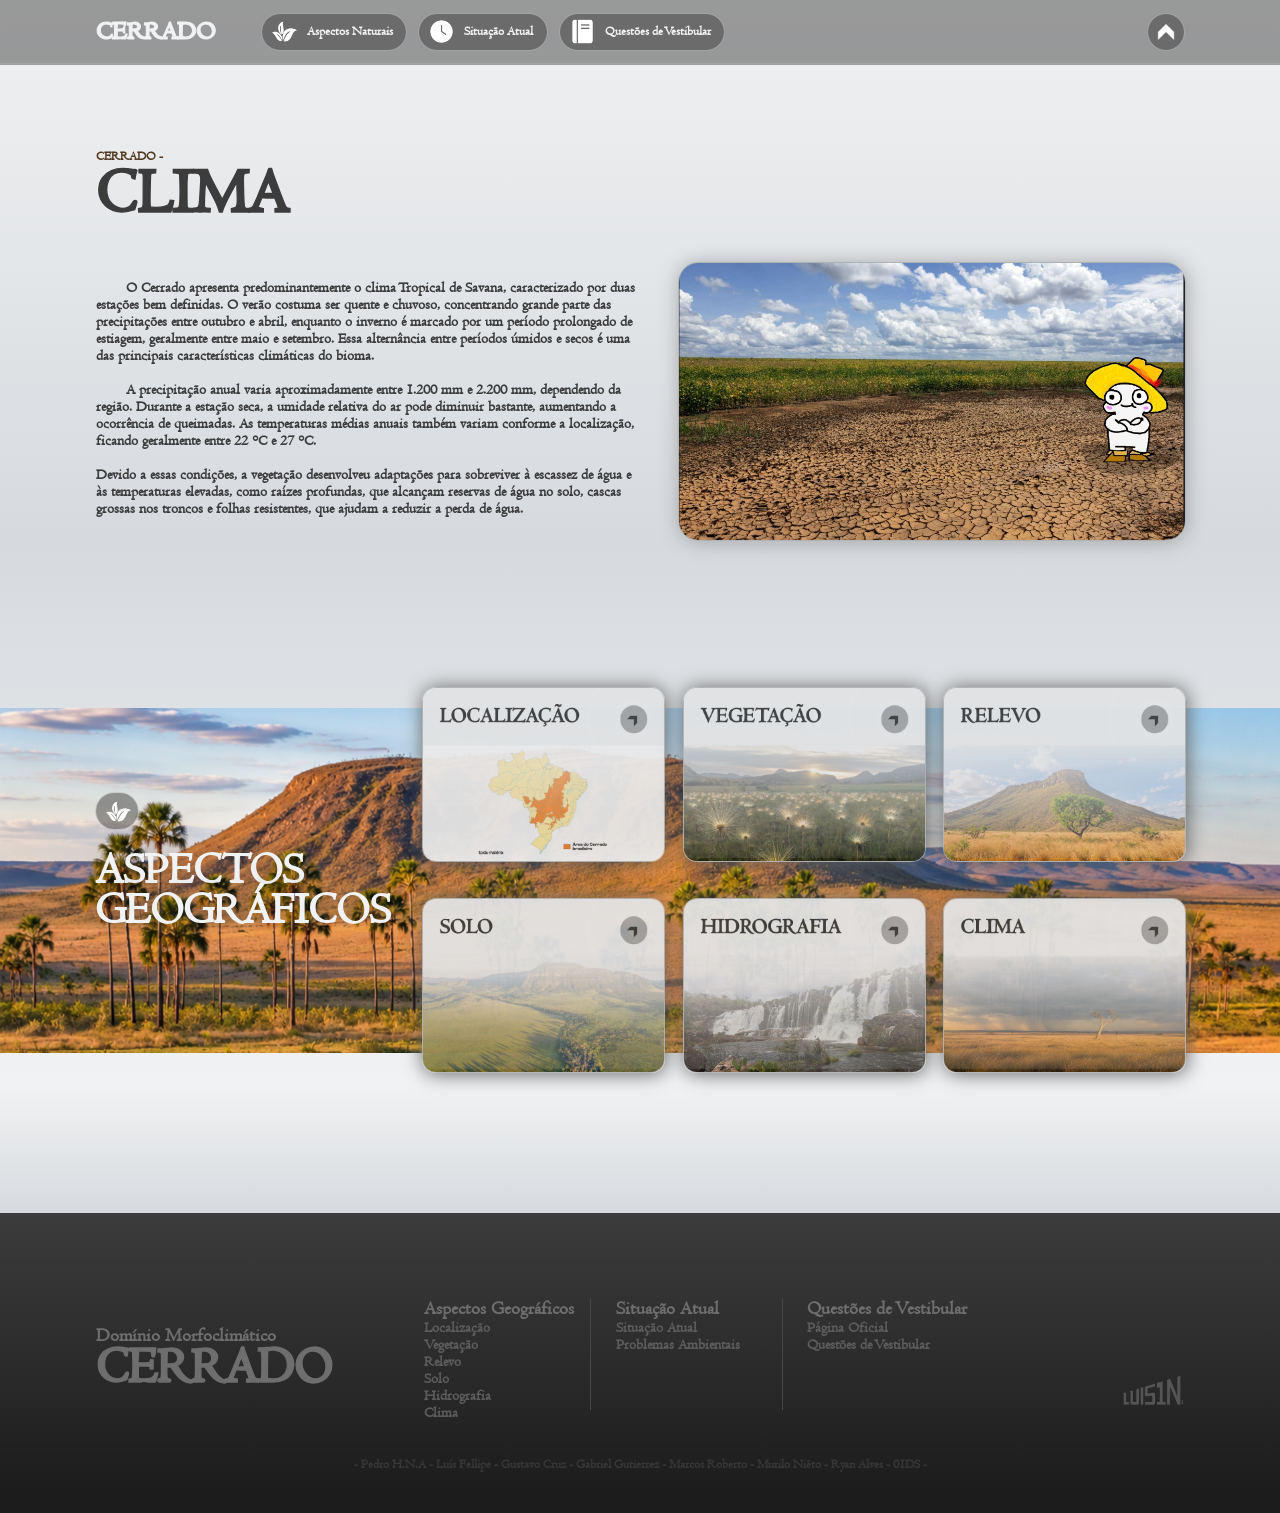
==== clima.html @ 28ba9498 "Add files via upload" ====
<!DOCTYPE html>
<html lang="pt-br">
<head>
    <meta charset="UTF-8">
    <meta name="viewport" content="width=device-width, initial-scale=1.0">
    <title>Clima CERRADO - Domínio Morfoclimático</title>
    <link rel="icon" href="img/C.png">
    <link rel="stylesheet" href="style.css">
<style>
</style>
</head>
<body>

    <!-- navbar -->
    <div class="navbar" style="margin-top: 2vh;">
        <div class="navbar2">
            <div class="conjunto-navdiv">
                <div class="navdiv">
                    <a href="index.html#inicio" class="titulo" > CERRADO </a>
                </div>
                <div class="navdiv2">
                    <!-- Aspectos Naturais -->
                    <a href="#an" class="link">
                        <div class="linkdimg">
                            <img src="img/AN.png" class="linkimg">
                        </div>
                        <div class="linkdtext">
                            <p class="linkp"> Aspectos Naturais&emsp;</p>
                        </div>
                    </a>
                </div>
                <div class="navdiv2">
                    <!-- Situação atual -->
                    <a href="index.html#sa" class="link">
                        <div class="linkdimg">
                            <img src="img/SA.png" class="linkimg">
                        </div>
                        <div class="linkdtext">
                            <p class="linkp"> Situação Atual&emsp;</p>
                        </div>
                    </a>
                </div>
                <div class="navdiv2">
                    <!-- Questões vestibular -->
                    <a href="index.html#qv" class="link">
                        <div class="linkdimg">
                            <img src="img/QV.png" class="linkimg">
                        </div>
                        <div class="linkdtext">
                            <p class="linkp"> Questões de Vestibular&emsp;</p>
                        </div>
                    </a>
                </div>
            </div>
            <div class="navdiv2-5">
                <!-- Botão de Voltar pra cima -->
                <div class="link2">
                    <a href="#inicio" class="linkdimg2">
                        <img src="img/Arrow.png" class="linkimg2">
                    </a>
                 </div>
            </div>    
        </div>
    </div>
<div class="content0">
<!-- Introdução ao Cerrado -->
<a name="ic"></a>
    <div class="content1" style="margin-top: 0vw; margin-top: -2vh;">
        <div class="introdiv">
            <div class="introdiv1">
                <div class="introdiv1-1">
                    <p class="subt">CERRADO -</p>
                    <p class="t">CLIMA</p>
                </div>
                <div class="introdiv1-2">
                    <p class="p">&emsp;&emsp;O Cerrado apresenta predominantemente o clima Tropical de Savana, caracterizado por duas estações bem definidas. O verão costuma ser quente e chuvoso, concentrando grande parte das precipitações entre outubro e abril, enquanto o inverno é marcado por um período prolongado de estiagem, geralmente entre maio e setembro. Essa alternância entre períodos úmidos e secos é uma das principais características climáticas do bioma.<br><br>&emsp;&emsp;A precipitação anual varia aproximadamente entre 1.200 mm e 2.200 mm, dependendo da região. Durante a estação seca, a umidade relativa do ar pode diminuir bastante, aumentando a ocorrência de queimadas. As temperaturas médias anuais também variam conforme a localização, ficando geralmente entre 22 °C e 27 °C.<br><br>Devido a essas condições, a vegetação desenvolveu adaptações para sobreviver à escassez de água e às temperaturas elevadas, como raízes profundas, que alcançam reservas de água no solo, cascas grossas nos troncos e folhas resistentes, que ajudam a reduzir a perda de água.</p>
                </div>
            </div>
            <div class="introdiv2">
                <img src="img/clima.jpeg" class="caninde" style="margin-top: 14vh">
            </div>
        </div>
    </div>

<!-- Links -->
<a name="an"></a>
    <div class="content2">
        <img src="img/banner2.png" class="banner2">
        <div class="crd-principal">
            <div class="crd-principal2">
                <div class="crd-esq">
                    <div class="crd-esq1">
                        <div class="crd-esq2">
                            <div class="crd-botom">
                                <div class="linkdimg">
                                    <img src="img/AN.png" class="linkimg">
                                </div>
                            </div>
                        </div>
                        <div class="crd-esq3">
                            <p class="t-crd">
                                ASPECTOS<br>
                                GEOGRÁFICOS
                            </p>
                        </div>
                    </div>
                </div>
                <div class="crd-dir">
                    <div class="crd-dir1">
                        <a href="localizacao.html" class="crd-dir-div">
                            <img src="img/divlocalizacao.png" class="crd-img">
                        </a>
                        <a href="vegetacao.html" class="crd-dir-div">
                            <img src="img/divvegetacao.png" class="crd-img">
                        </a>
                        <a href="relevo.html" class="crd-dir-div">
                            <img src="img/divrelevo.png" class="crd-img">
                        </a>
                    </div>
                    <div class="crd-dir2">
                        <a href="solo.html" class="crd-dir-div">
                            <img src="img/divsolo.png" class="crd-img">
                        </a>
                        <a href="hidrografia.html" class="crd-dir-div">
                            <img src="img/divhidrografia.png" class="crd-img">
                        </a>
                        <div class="crd-dir-div">
                            <img src="img/divclima.png" class="crd-img-selec">
                        </div>
                    </div>
                </div>
            </div>
        </div>
    </div>
<!-- Espaçamento -->
    <div style="
    background-image: linear-gradient( 180deg, #f1f2f3, #d6dade);
    height: 10vw;
    width: 100%;
    ">

    </div>
<!-- Rodapé -->
    <div class="rodape">
        <div class="rodape-div">
            <div class="rodape-divsoes">
                <p class="p-rod">
                    Domínio Morfoclimático
                </p>
                <p class="t-rod">
                    CERRADO
                </p>
            </div>
            <div class="rodape-divsoes2">
                <div class="rodape-divsoes2-5">
                    <a href="index.html#an" class="pt-rod">Aspectos Geográficos</a>
                    <a href="localizacao.html" class="pt-rod2">Localização</a>
                    <a href="vegetacao.html" class="pt-rod2">Vegetação</a>
                    <a href="relevo.html" class="pt-rod2">Relevo</a>
                    <a href="solo.html" class="pt-rod2">Solo</a>
                    <a href="hidrografia.html" class="pt-rod2">Hidrografia</a>
                    <a href="clima.html" class="pt-rod2">Clima</a>
                </div>
            </div>
            <div class="rodape-divsoes2">
                <div class="rodape-divsoes2-5">
                    <p class="pt-rod">Situação Atual</p>
                    <a href="index.html#sa" class="pt-rod2" style="margin-top: -1.5vw;">Situação Atual</a>
                    <a href="index.html#pa" class="pt-rod2">Problemas Ambientais</a>
                </div>
            </div>
            <div class="rodape-divsoes2">
                <div class="rodape-divsoes2-5" style="border-right: 1px solid #00000000;">
                    <a href="index.html#qv" class="pt-rod">Questões de Vestibular</a>
                    <a href="https://www.infoescola.com/geografia/cerrados/exercicios/" target="_blank" class="pt-rod2">Página Oficial</a>
                    <a href="questoes.html" class="pt-rod2">Questões de Vestibular</a>
                </div>
            </div>
            <div class="rodape-divsoes2">
                <div class="rodape-divsoes2-5" style="justify-content: flex-end; border-right: 1px solid #00000000;">
                    <a href="https://github.com/wxluiS1n" target="_blank"><img src="img/ls1n.png" class="ls1n"></a>
                </div>
            </div>
        </div>
    </div>
    <center>
        <p class="p-rod" style="margin-top: -3vw; font-size: 1vw; color: #363636">
            - Pedro H.N.A - Luís Fellipe - Gustavo Cruz - Gabriel Gutierrez - Marcos Roberto - Murilo Niêto - Ryan Alves - 01DS -
        </p>
    </center>
</div>
</body>
</html>
---- style.css ----
/* CSS externo só pra n me baterem msm, prefiro o INLINE KAKAKDAKJWIAJWAIFHAWIFA */

@font-face {
  font-family: 'centaur';
  src:
   url('centaur.ttf') format('OpenType');
  font-weight: normal;
  font-style: normal;
}

html {
    scroll-behavior: smooth;
}

body {
    margin: 0;
    padding: 0;
    box-sizing:border-box;
    overflow-x: hidden;
    background-color: #1c1c1c;
}

a {
    text-decoration: none;
}


.navbar {
    background-color: #3c3c3c7c;
    width: 100%;
    height: 7vh;
    display: flex;
    justify-content: center;
    border-bottom: 2px solid #b1b2b370;
    position: fixed;
    /*thx camille */
    backdrop-filter: blur(2.5px);
    -webkit-backdrop-filter: blur(2.5px);
    z-index: 999;
}

.navbar2 {
    background-color:#00000000;
    width: 85%;
    height: 7vh;
    display: flex;
    gap: .5vw;
    justify-content: space-between;
}

.conjunto-navdiv {
    display: flex;
    justify-content: space-between;
    gap: 1vw;
}

.navdiv {
    background-color:#00000000;
    width: 12vw;
    height: 7vh;
    display: flex;
    flex-direction: column;
    justify-content: center;
}

.navdiv2 {
    background-color:#00000000;
    min-width: 10vw;
    max-width: max-content;
    height: 7vh;
    display: flex;
    flex-direction: column;
    justify-content: center;
}

.navdiv2-5 {
    background-color:#00000000;
    min-width: 4vw;
    max-width: max-content;
    height: 7vh;
    display: flex;
    flex-direction: column;
    justify-content: center;
}

.titulo {
    font-family: centaur;
    font-size: 2vw;
    color: #f1f2f3;
    font-weight: bold;
    transition: ease 0.2s;
    -webkit-text-stroke: 0.08vw #f1f2f3;
}

.titulo:hover {
    transform: scale(1.02);
}

.link {
    background-color: #3c3c3c7c;
    outline: 1px solid #b1b2b370;
    border-radius: 20px;
    height: 4vh;
    width: 100%;
    display: flex;
    overflow: hidden;
    transition: ease 0.2s;
}

.link:hover {
    transform: scale(1.02);
    background-color: #3c3c3cb2;
}

.link2 {
    background-color: #3c3c3c7c;
    outline: 1px solid #b1b2b370;
    border-radius: 20px;
    height: 4vh;
    width: 4vh;
    display: flex;
    overflow: hidden;
    transition: ease 0.2s;
    margin-left: 3vh
}

.link2:hover {
    transform: scale(1.02);
    background-color: #3c3c3cb2;
}

.linkdimg {
    background-color: #00000000;
    height: 4vh;
    width: 5vh;
    display: flex;
    flex-direction: column;
    justify-content: center;
}

.linkdimg2 {
    background-color: #00000000;
    height: 4vh;
    width: 4vh;
    display: flex;
    flex-direction: column;
    justify-content: center;
}

.linkdtext {
    height: 4vh;
    width: calc(100% - 5vh);
    background-color: #00000000;
    display: flex;
    flex-direction: column;
    justify-content: center;
}

.linkimg {
    width: 3vh;
    height: 3vh;
    margin-left: 1vh;
}

.linkimg2 {
    width: 2vh;
    height: 2vh;
    margin-left: 1vh;
}

.linkp {
    font-family: centaur;
    font-weight: bolder;
    color: #f1f2f3;
    font-size: 1vw;
    line-height: 1;
}

.banner {
    width: 100%;
    height: auto;

}

.content {
    display: flex;
    justify-content: center;
    width: 100vw;
    height: auto;
}

.govbrdiv {
    background-color: #00000000;
    width: 85%;
    height: 6vw;
    margin-top: -7vw;
    display: flex;
    justify-content: space-between;

}

.govbr {
    background-image: linear-gradient( 180deg, #654727, #523a21);
    width: 30vw;
    height: 4vw;
    border-radius: 100px;
    display: flex;
    justify-content: space-between;
    transition: ease 0.2s;
}

.govbr:hover {
    background-image: linear-gradient( 180deg, #5a3f22, #523a21);
    transform: scale(1.01);
}

.divp-govbr {
    font-family: centaur;
    font-weight: bolder;
    color: #f1f2f3;
    font-size: 1.5vw;
    line-height: 1;
    margin-left: 2vw;
}

.divp-govbr2 {
    font-family: centaur;
    font-weight: bolder;
    color: #f1f2f3;
    font-size: 1vw;
    line-height: 1;
    margin-left: 2vw;
}


.govbr-enter {
    width: 1.5vw;
    height: 1.5vw;
    margin-right: 1.5vw;
    margin-top: 1.25vw;
}

.content0 {
    background-color: #00000000;
    width: 100vw;
    height: 100vw;
    
}

.content1 {
    background-image: linear-gradient( 180deg, #f1f2f3, #d6dade);
    display: flex;
    justify-content: center;
    width: 100vw;
    min-height: 30vw;
    max-height: max-content;
    margin-top: -8vh;
}

.introdiv {
    background-color: #00000000;
    width: 85%;
    min-height: 40vh;
    max-height: max-content;
    display: flex;
    margin-top: 12vw;
}

.introdiv1 {
    background-color: #00000000;
    width: 50%;
    height: 100%;
}

.introdiv1-1 {
    background-color: #00000000;
    width: 100%;
    height: 10vw;
    display: flex;
    flex-direction: column;

}

.introdiv1-2 {
    background-color: #00000000;
    width: 100%;
    min-height: 30vh;
    max-height: max-content;
    display: flex;
    margin-right: 1vw;
}

.introdiv2 {
    background-color: #00000000;
    width: 50%;
    height: 100%;
    display: flex;
    flex-direction: column;
    justify-content: center;
}

.subt {
    font-family: centaur;
    font-weight: bolder;
    color: #523a21;
    font-size: 1vw;
    
}

.t {
    font-family: centaur;
    font-weight: bolder;
    color: #3c3c3c;
    font-size: 5vw;
    margin-top: -1.5vw;
    -webkit-text-stroke: 0.1vw #3c3c3c;
}

.p {
    font-family: centaur;
    font-weight: bold;
    color: #3c3c3c;
    font-size: 1.2vw;
}

.caninde {
    width: calc(100% - 3vw);
    margin-left: 3vw;
    margin-top: 2vh;
    height: auto;
    border-radius: 20px;
    border: 1px solid #b1b2b3;
    box-shadow: 1px 1px 20px #a5a6a7;
}

.banner2 {
    width: 100vw;
    height: 27vw;
    margin-top: 13vw;

}

.content2 {
    background-image: linear-gradient( 0deg, #f1f2f3, #d6dade);
    display: flex;
    flex-direction: column;
    width: 100vw;
    min-height: 20vh;
    max-height: max-content;

}

.crd-principal {
    background-color: #00000000;
    width: 100vw;
    height: 32vw;
    margin-top: -29.5vw;
    display: flex;
    justify-content: center;
}

.crd-principal2 {
    background-color: #00000000;
    width: 85%;
    height: 32vw;
    display: flex;
}

.crd-esq {
    background-color: #00000000;
    width: 30%;
    height: 32vw;
    display: flex;
    flex-direction: column;
    justify-content: center;
}

.crd-esq1 {
    background-color: #00000000;
    width: 100%;
    height: 20vw;
    display: flex;
    flex-direction: column;
    justify-content: center;
}

.crd-esq2 {
    background-color: #00000000;
    width: 100%;
    height: 6vw;
    display: flex;
    flex-direction: column;
    justify-content: flex-end;
}

.crd-esq3 {
    background-color: #00000000;
    width: 100%;
    height: 14vw;
    display: flex;
    flex-direction: column;
    justify-content: center;
}

.crd-botom {
    background-color: #3c3c3c7c;
    outline: 1px solid #b1b2b370;
    border-radius: 20px;
    height: 4vh;
    width: 4.7vh;
    display: flex;
    overflow: hidden;
    transition: ease 0.2s;
}

.crd-dir {
    background-color: #00000000;
    width: 70%;
    height: 32vw;
    display: flex;
    flex-direction: column;
    justify-content: center;
    gap: 1vw;
}

.crd-dir1 {
    background-color: #00000000;
    width: 100%;
    height: 16vw;
    display: flex;
    justify-content: center;
    gap: 1.5vw;
}

.crd-dir2 {
    background-color: #00000000;
    width: 100%;
    height: 16vw;
    display: flex;
    justify-content: center;
    gap: 1.5vw;
}

.crd-dir-div {
    background-color: #00000000;
    width: 33%;
    height: 15.5vw;
    display: flex;
    flex-direction: column;
    justify-content: center;
}

.crd-img {
    width: 100%;
    height: 13.5vw;
    border-radius: 1.5vh;
    border: 0.15vw solid #b1b2b3;
    transition: ease 0.2s;
    filter: opacity(0.95);
    box-shadow: 1px 1px 20px #5c5c5c;

}

.crd-img-selec {
    width: 100%;
    height: 13.5vw;
    border-radius: 1.5vh;
    border: 0.15vw solid #b1b2b3;
    transition: ease 0.2s;
    filter: opacity(0.95);
    box-shadow: 1px 1px 20px #5c5c5c;

}

.crd-img:hover {
    transform: scale(1.01);
    filter: opacity(1)
}

.t-crd {
    font-family: centaur;
    color: #f1f2f3;
    font-size: 3.5vw;
    margin-top: -1vw;
    -webkit-text-stroke: 0.15vw #f1f2f3;
    line-height: 0.9;
    text-shadow: 1px 1px 20px #3c3c3c;
}

.situa-img {
    width: calc(100% - 3vw);
    margin-top: 6vh;
    height: auto;
    border-radius: 20px;
    border: 1px solid #b1b2b3;
    box-shadow: 1px 1px 20px #a5a6a7;
}

.content3 {
    background-image: linear-gradient( 180deg, #f1f2f3, #d6dade);
    display: flex;
    justify-content: center;
    width: 100vw;
    min-height: 30vw;
    max-height: max-content;
    margin-top: -2vw;
}

.content3-5 {
    background-image: linear-gradient( 0deg, #f1f2f3, #d6dade);
    display: flex;
    justify-content: center;
    width: 100vw;
    min-height: 20vw;
    max-height: max-content;
    margin-top: -2vw;
}

.quadro {
    background-color: #e2e3e4;
    width: 85%;
    height: 10vw;
    margin-top: 5vw;
    border-radius: 20px;
    border: 1.5px solid #b1b2b3;
    display: flex;
    justify-content: center;
    gap: 0.1vw;
}

.quadro2 {
    background-color: #00000000;
    height: 10vw;
    width: 32%;
    display: flex;
    flex-direction: column;
    justify-content: center;
}

.quadro2-5 {
    background-color: #00000000;
    height: 6vw;
    width: 100%;
    display: flex;
    flex-direction: column;
    justify-content: center;
    border-right: 1.5px solid #b1b2b3;

}

.p-quadro {
    font-family: centaur;
    font-weight: bold;
    color: #3c3c3c;
    font-size: 3vw;
    -webkit-text-stroke: 0.07vw #3c3c3c;
    text-align: center;
    margin-top: 1.5vw
}

.p-quadro2 {
    font-family: centaur;
    font-weight: bold;
    color: #3c3c3c;
    font-size: 1.2vw;
    text-align: center;
    margin-top: -3vw;
    line-height: 0.9;
    padding-left: 2vw;
    padding-right: 2vw;
}

.content4 {
    background-image: linear-gradient( 180deg, #f1f2f3, #d6dade);
    display: flex;
    justify-content: center;
    width: 100vw;
    min-height: 30vw;
    max-height: max-content;
}

.content4-5 {
    background-image: linear-gradient( 180deg, #d6dade, #caced1);
    display: flex;
    justify-content: center;
    width: 100vw;
    min-height: 20vw;
    max-height: max-content;
    margin-top: -2vw;
}

.prob-img {
    width: calc(100% - 3vw);
    margin-left: 3vw;
    margin-top: 12vh;
    height: auto;
    border-radius: 20px;
    border: 1px solid #b1b2b3;
    box-shadow: 1px 1px 20px #a5a6a7;
}

.introdivv2 {
    background-color: #00000000;
    width: 85%;
    min-height: 40vh;
    max-height: max-content;
    display: flex;
    margin-top: 1vw;
}

.realhr {
    background-color: #523a21;
    width: 100vw;
    height: 0.5vw;
}

.content5 {
    background-color: #e2e3e4;
    display: flex;
    justify-content: center;
    width: 100vw;
    min-height: 20vw;
    max-height: max-content;

}

.div-qv {
    background-color: #00000000;
    min-height: 20vw;
    max-height: max-content;
    width: 90%;
    display: flex;
    flex-direction: column;
    justify-content: center;
}

.div-qv1 {
    background-color: #00000000;
    min-height: 12vw;
    max-height: max-content;
    width: 100%;
    display: flex;
    flex-direction: column;
}

.div-qv2 {
    background-color: #00000000;
    height: 6vw;

    width: 100%;
    display: flex;
}

.div-qv2-5 {
    background-color: #00000000;
    min-height: 6vw;

    width: 50%;
    display: flex;
    flex-direction: column;
}

.div-qv2-55 {
    background-color: #00000000;
    height: 6vw;
    width: 50%;
    display: flex;
    flex-direction: column;
    justify-content: flex-end;
}

.div-qv3 {
    background-color: #00000000;
    min-height: 6vw;
    max-height: max-content;
    width: 100%;
    display: flex;
    
}

.vermais {
    background-image: linear-gradient( 180deg, #654727, #523a21);
    width: 15vw;
    height: 3vw;
    border-radius: 100px;
    display: flex;
    justify-content: space-between;
    transition: ease 0.2s;
}

.vermais:hover {
    background-image: linear-gradient( 180deg, #5a3f22, #523a21);
    transform: scale(1.01);
}

.vermais2 {
    background-color: #e2e3e4;
    min-width: 15vw;
    max-width: max-content;
    height: 3vw;
    border-radius: 100px;
    display: flex;
    justify-content: space-between;
    transition: ease 0.2s;
    border: 1.5px solid #b1b2b3;
}

.vermais2:hover {
    background-color: #d6d7d8;
    transform: scale(1.01);
}

.vermais-enter {
    width: 1.25vw;
    height: 1.25vw;
    margin-right: 1.25vw;
    margin-top: 1vw;
}

.vermais-enter2 {
    width: 1.25vw;
    height: 1.25vw;
    margin-right: 1.25vw;
    margin-top: 1vw;
    filter: invert(0.8);
}

.divp-vermais {
    font-family: centaur;
    font-weight: bolder;
    color: #f1f2f3;
    font-size: 1vw;
    line-height: 1;
    margin-left: 2vw;

}

.divp-vermais2 {
    font-family: centaur;
    font-weight: bolder;
    color: #3c3c3c;
    font-size: 1vw;
    line-height: 1;
    margin-left: 2vw;

}

.t-qv {
    font-family: centaur;
    font-weight: bolder;
    color: #3c3c3c;
    font-size: 4vw;
    margin-top: -1.5vw;
    -webkit-text-stroke: 0.1vw #3c3c3c;
}

.rodape {
    background-image: linear-gradient( 180deg, #3c3c3c, #1c1c1c);
    display: flex;
    justify-content: center;
    width: 100vw;
    min-height: 22vw;
    max-height: max-content;
}

.rodape-div {
    background-color: #00000000;
    min-height: 22vw;
    max-height: max-content;
    width: 85%;
    display: flex;
    gap: 2vw;
}

.rodape-divsoes {
    background-color: #00000000;
    min-height: 22vw;
    max-height: max-content;
    width: 31%;
    display: flex;
    flex-direction: column;
    justify-content: center;
}

.rodape-divsoes2 {
    background-color: #00000000;
    min-height: 22vw;
    max-height: max-content;
    width: 17%;
    display: flex;
    flex-direction: column;
    justify-content: center;
}

.rodape-divsoes2-5 {
    background-color: #00000000;
    height: 40%;
    width: 100%;
    display: flex;
    flex-direction: column;
    border-right: 1.5px solid #474747;
}

.t-rod {
    font-family: centaur;
    font-weight: bolder;
    color: #6e6e6e;
    font-size: 4vw;
    margin-top: -2vw;
    -webkit-text-stroke: 0.1vw #6e6e6e;
}

.p-rod {
    font-family: centaur;
    font-weight: bold;
    color: #6e6e6e;
    font-size: 1.5vw;
    margin-top: 5vw;
}

.pt-rod {
    font-family: centaur;
    font-weight: bold;
    color: #6e6e6e;
    font-size: 1.5vw;
    margin-top: -0vw;
}

.pt-rod2 {
    font-family: centaur;
    font-weight: bold;
    color: #5c5c5c;
    font-size: 1.2vw;
    margin-top: -0vw;
}

.ls1n {
    height: 5vw;
    width: 5vw;
    margin-left: 9.5vw;
}
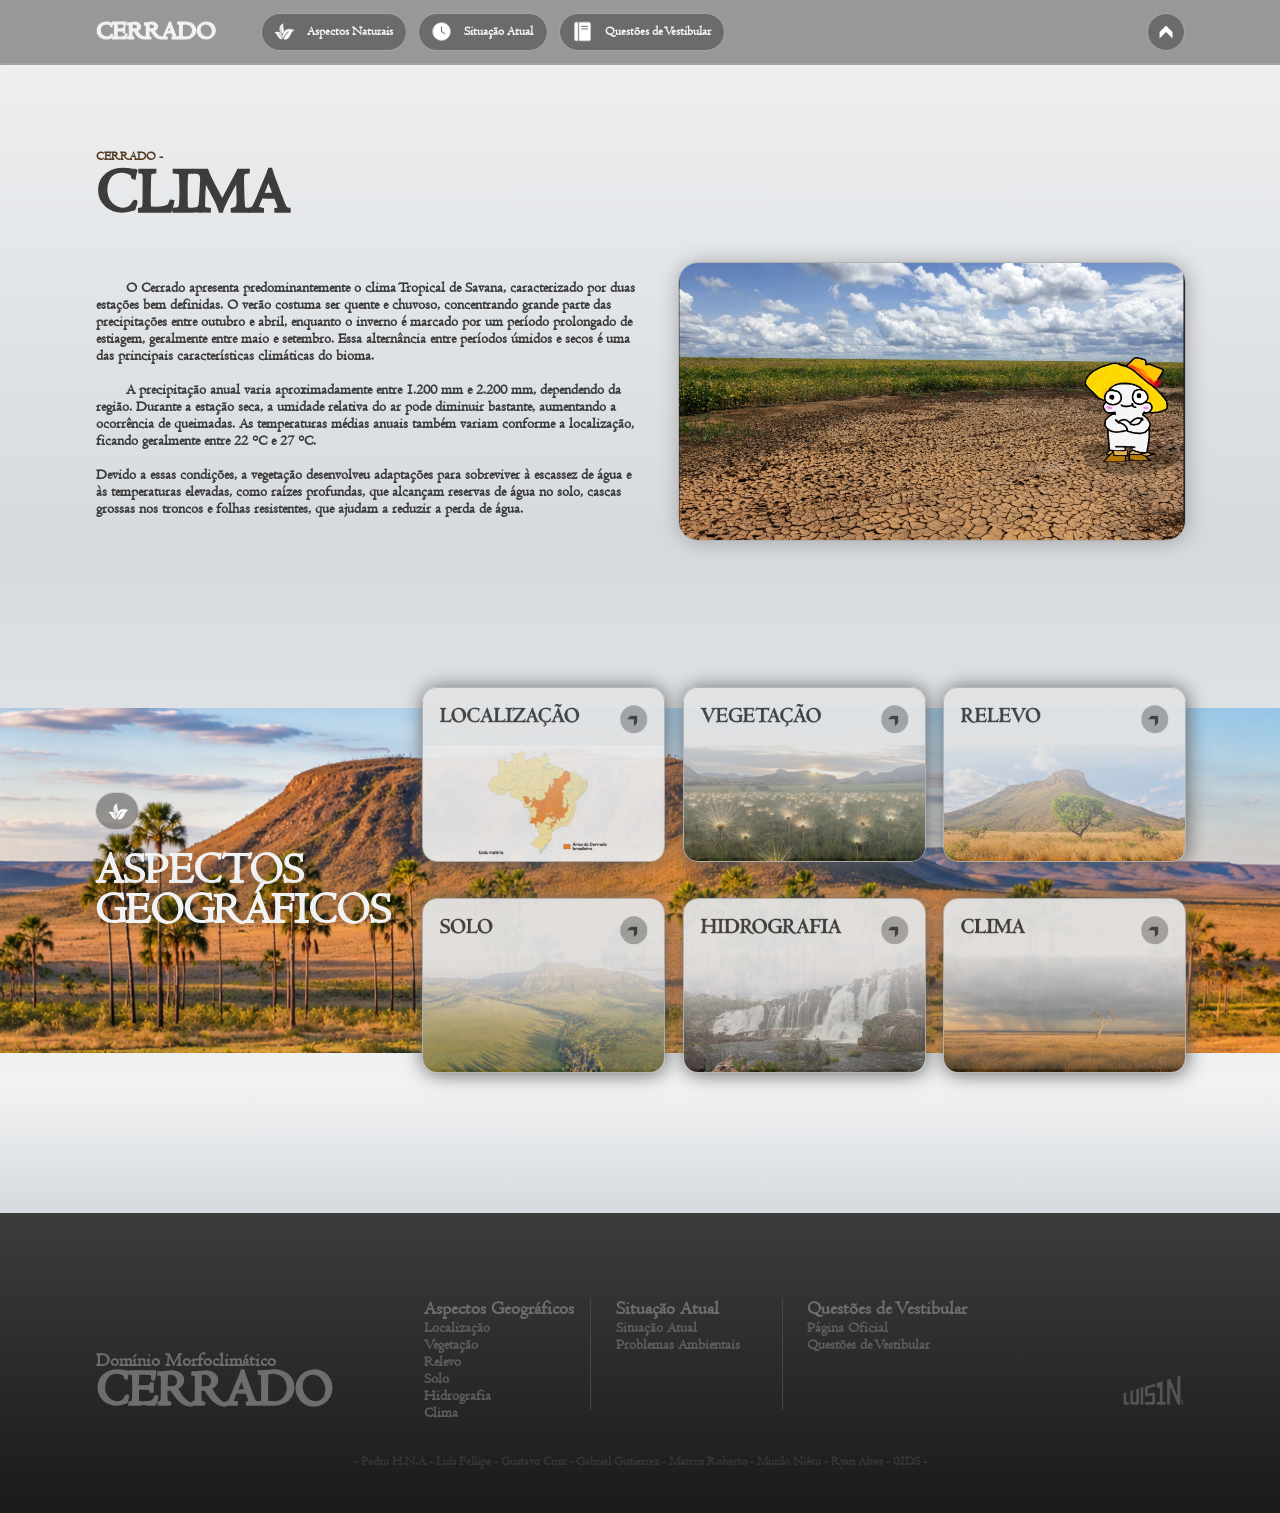
==== commit 2aa3de2d: "Correções-clima.html" ====
--- a/clima.html
+++ b/clima.html
@@ -62,8 +62,9 @@
             </div>    
         </div>
     </div>
+<a name="inicio"></a>
 <div class="content0">
-<!-- Introdução ao Cerrado -->
+<!-- Clima -->
 <a name="ic"></a>
     <div class="content1" style="margin-top: 0vw; margin-top: -2vh;">
         <div class="introdiv">
@@ -147,9 +148,9 @@
                 <p class="p-rod">
                     Domínio Morfoclimático
                 </p>
-                <p class="t-rod">
+                <a href="index.html" class="t-rod">
                     CERRADO
-                </p>
+                </a>
             </div>
             <div class="rodape-divsoes2">
                 <div class="rodape-divsoes2-5">
@@ -190,4 +191,4 @@
     </center>
 </div>
 </body>
-</html>+</html>
--- a/style.css
+++ b/style.css
@@ -160,12 +160,14 @@
     width: 3vh;
     height: 3vh;
     margin-left: 1vh;
+    transform: scale(0.8);
 }
 
 .linkimg2 {
     width: 2vh;
     height: 2vh;
     margin-left: 1vh;
+    transform: scale(0.8);
 }
 
 .linkp {
@@ -254,7 +256,7 @@
     width: 100vw;
     min-height: 30vw;
     max-height: max-content;
-    margin-top: -8vh;
+    margin-top: -4vw;
 }
 
 .introdiv {
@@ -331,7 +333,14 @@
     border-radius: 20px;
     border: 1px solid #b1b2b3;
     box-shadow: 1px 1px 20px #a5a6a7;
-}
+    transition: ease 0.3s;
+}
+
+.caninde:hover {
+    transform: scale(1.005);
+    box-shadow: 1px 1px 20px #7a7a7a;
+}
+
 
 .banner2 {
     width: 100vw;
@@ -409,6 +418,8 @@
     height: 4vh;
     width: 4.7vh;
     display: flex;
+    flex-direction: column;
+    justify-content: center;
     overflow: hidden;
     transition: ease 0.2s;
 }
@@ -453,7 +464,7 @@
 .crd-img {
     width: 100%;
     height: 13.5vw;
-    border-radius: 1.5vh;
+    border-radius: 15px;
     border: 0.15vw solid #b1b2b3;
     transition: ease 0.2s;
     filter: opacity(0.95);
@@ -464,7 +475,7 @@
 .crd-img-selec {
     width: 100%;
     height: 13.5vw;
-    border-radius: 1.5vh;
+    border-radius: 15px;
     border: 0.15vw solid #b1b2b3;
     transition: ease 0.2s;
     filter: opacity(0.95);
@@ -494,6 +505,12 @@
     border-radius: 20px;
     border: 1px solid #b1b2b3;
     box-shadow: 1px 1px 20px #a5a6a7;
+    transition: ease 0.3s;
+}
+
+.situa-img:hover {
+    transform: scale(1.005);
+    box-shadow: 1px 1px 20px #7a7a7a;
 }
 
 .content3 {
@@ -597,8 +614,13 @@
     border-radius: 20px;
     border: 1px solid #b1b2b3;
     box-shadow: 1px 1px 20px #a5a6a7;
-}
-
+    transition: ease 0.3s;
+}
+
+.prob-img:hover {
+    transform: scale(1.005);
+    box-shadow: 1px 1px 20px #7a7a7a;
+}
 .introdivv2 {
     background-color: #00000000;
     width: 85%;
@@ -816,6 +838,7 @@
     color: #6e6e6e;
     font-size: 1.5vw;
     margin-top: 5vw;
+    line-height: 0.8;
 }
 
 .pt-rod {
@@ -838,4 +861,4 @@
     height: 5vw;
     width: 5vw;
     margin-left: 9.5vw;
-}+}
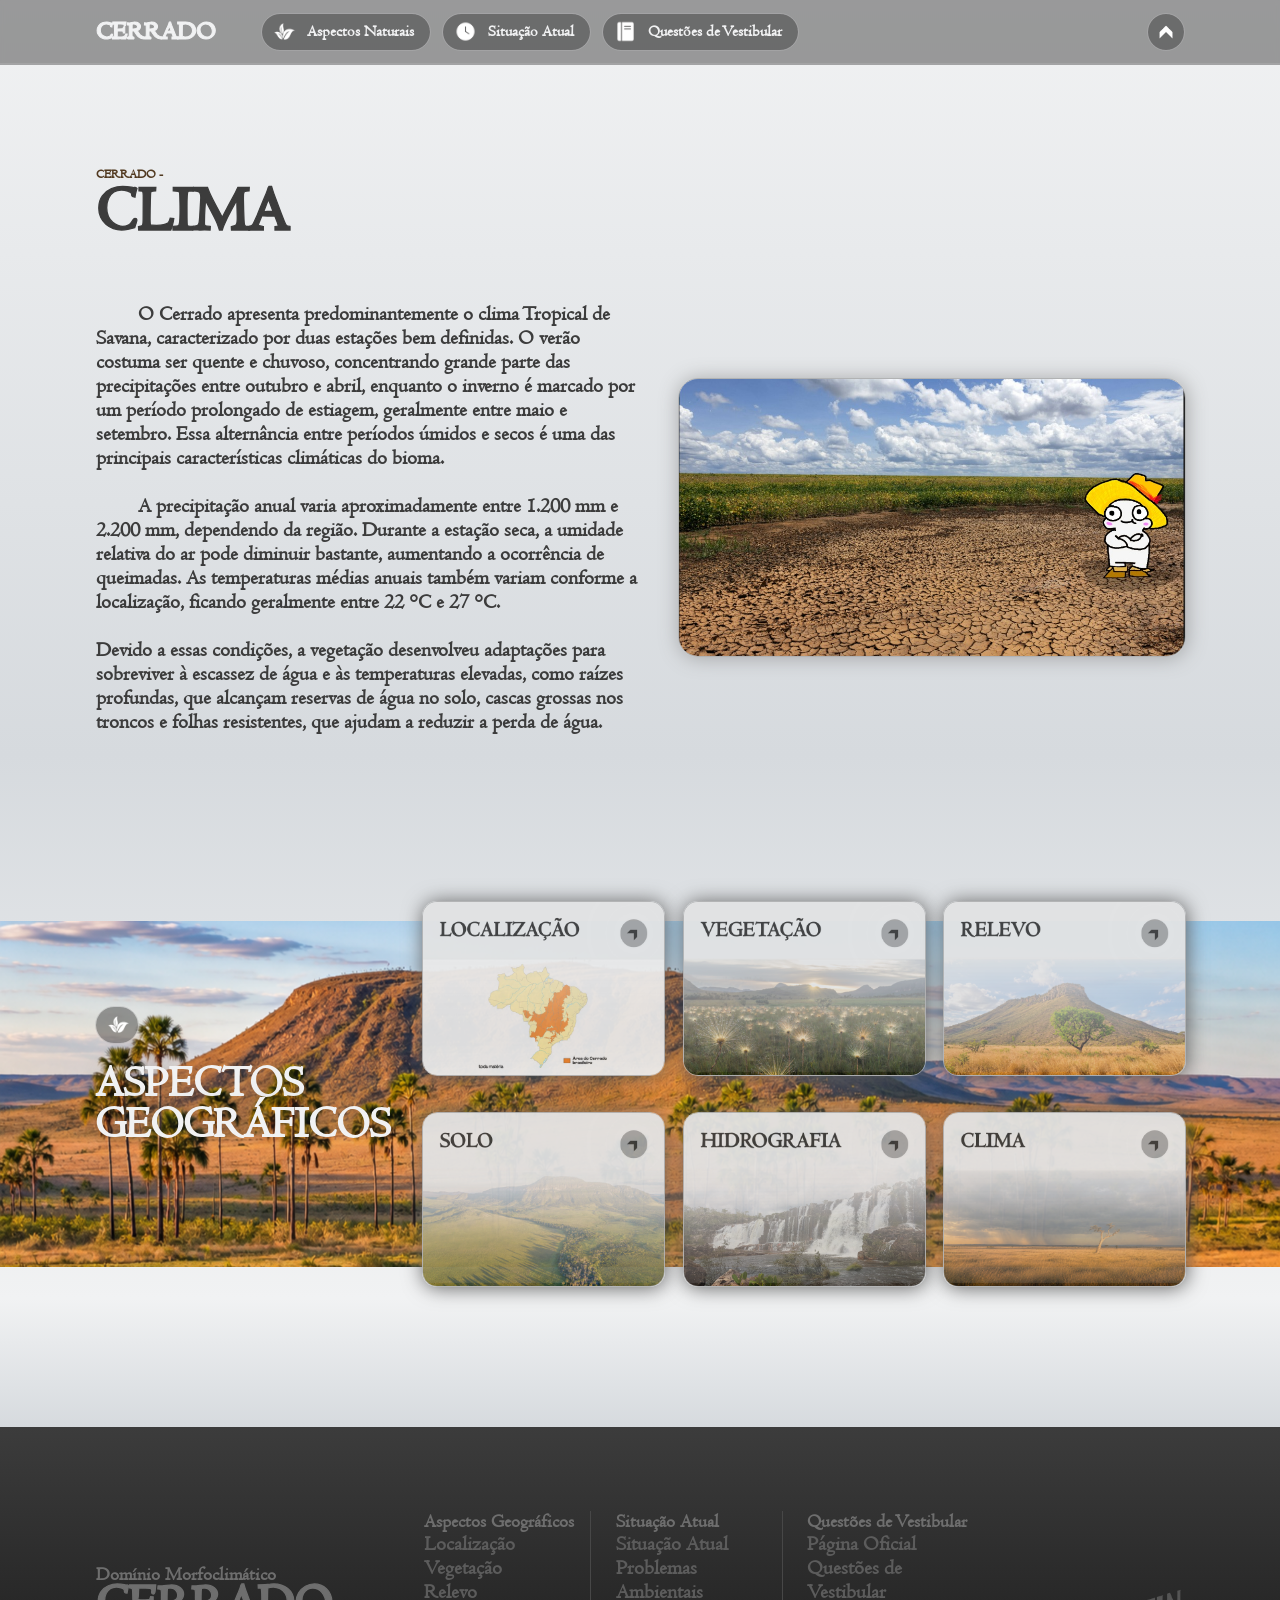
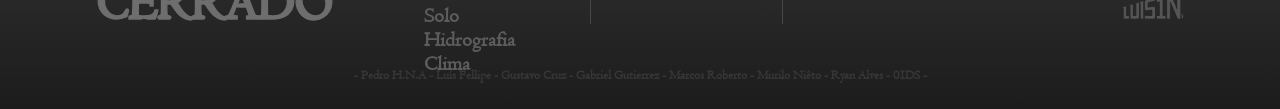
==== commit 9fdfefcd: "Update clima.html" ====
--- a/clima.html
+++ b/clima.html
@@ -12,7 +12,7 @@
 <body>
 
     <!-- navbar -->
-    <div class="navbar" style="margin-top: 2vh;">
+    <div class="navbar" style="margin-top: 0vh;">
         <div class="navbar2">
             <div class="conjunto-navdiv">
                 <div class="navdiv">
@@ -66,7 +66,7 @@
 <div class="content0">
 <!-- Clima -->
 <a name="ic"></a>
-    <div class="content1" style="margin-top: 0vw; margin-top: -2vh;">
+    <div class="content1" style="margin-top: 0vw; margin-top: -0vh; min-height: 41vw;">
         <div class="introdiv">
             <div class="introdiv1">
                 <div class="introdiv1-1">
--- a/style.css
+++ b/style.css
@@ -174,7 +174,7 @@
     font-family: centaur;
     font-weight: bolder;
     color: #f1f2f3;
-    font-size: 1vw;
+    font-size: 1.8vh;
     line-height: 1;
 }
 
@@ -322,7 +322,7 @@
     font-family: centaur;
     font-weight: bold;
     color: #3c3c3c;
-    font-size: 1.2vw;
+    font-size: 2.3vh;
 }
 
 .caninde {
@@ -579,7 +579,7 @@
     font-family: centaur;
     font-weight: bold;
     color: #3c3c3c;
-    font-size: 1.2vw;
+    font-size: 2.3vh;
     text-align: center;
     margin-top: -3vw;
     line-height: 0.9;
@@ -853,7 +853,7 @@
     font-family: centaur;
     font-weight: bold;
     color: #5c5c5c;
-    font-size: 1.2vw;
+    font-size: 2.3vh;
     margin-top: -0vw;
 }
 
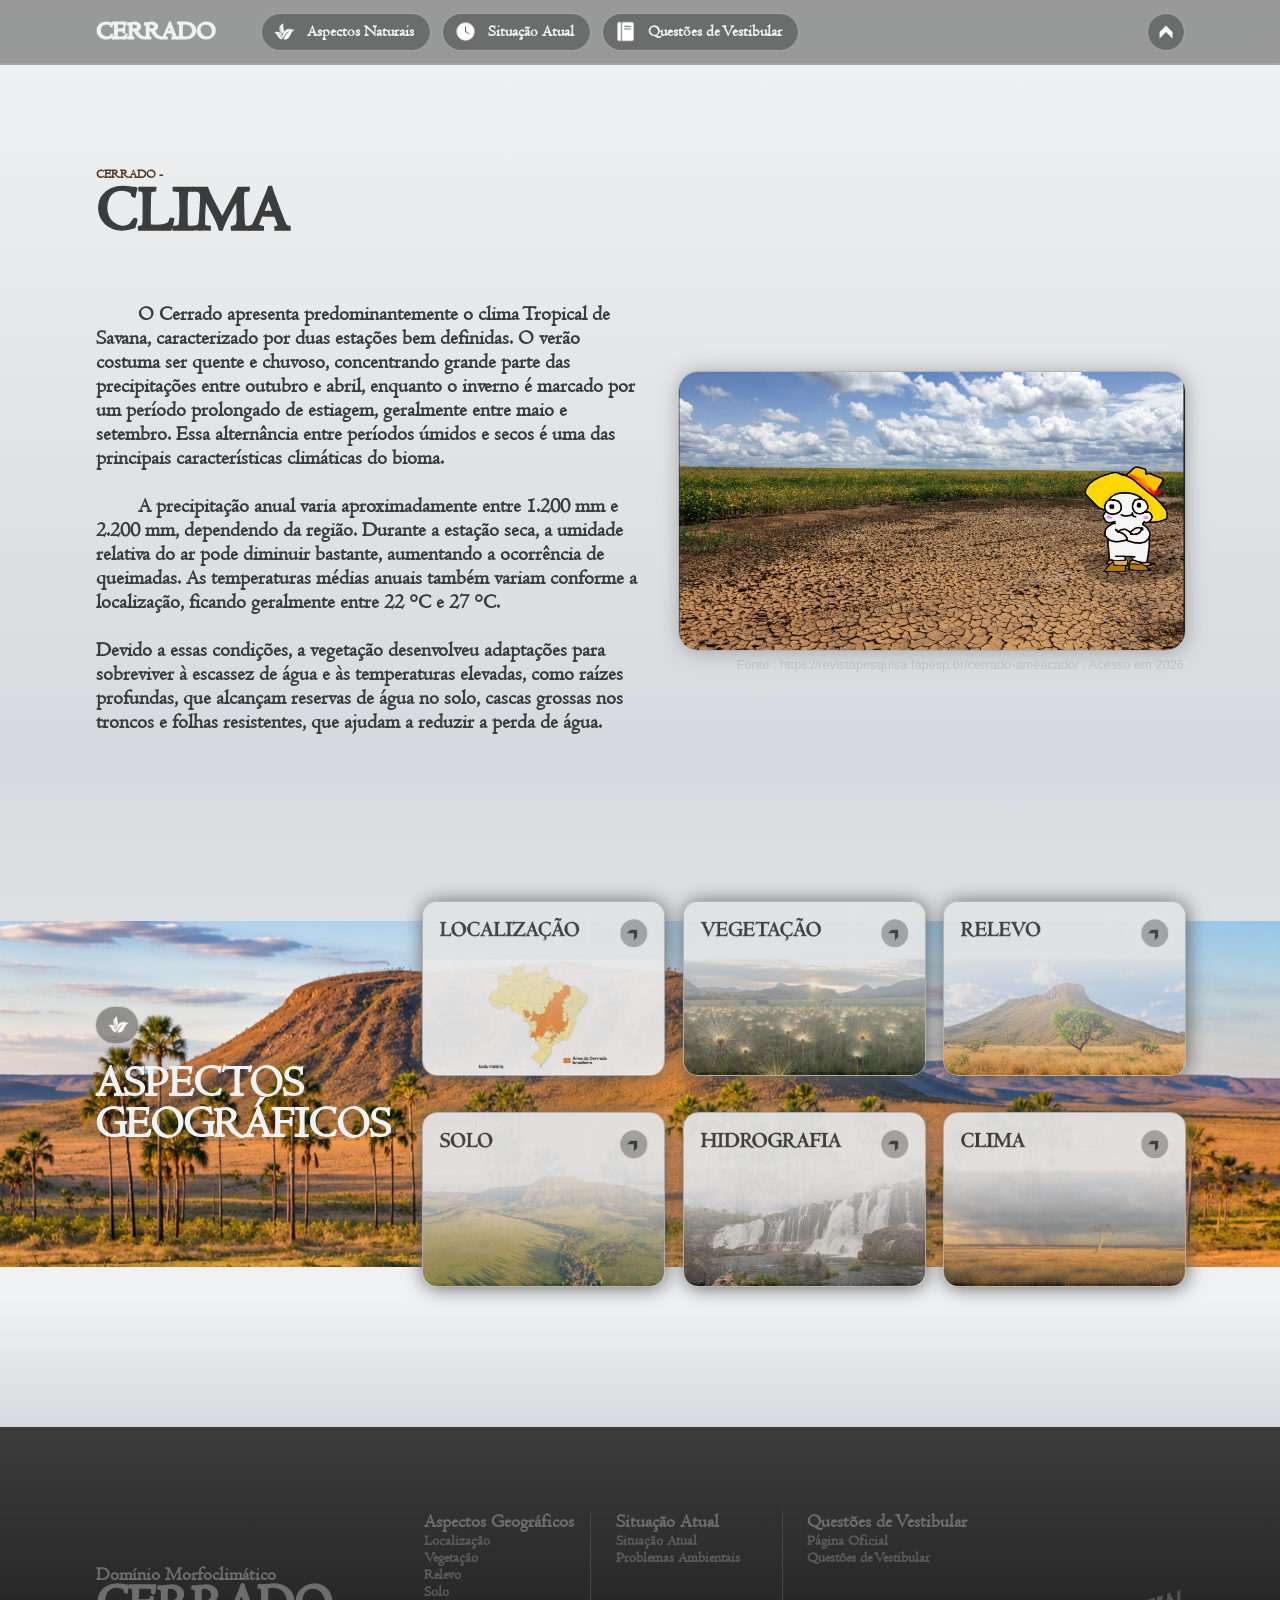
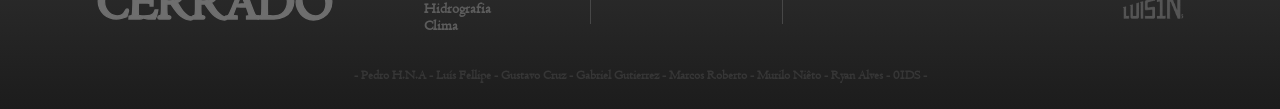
==== commit 1527f80a: "Update clima.html" ====
--- a/clima.html
+++ b/clima.html
@@ -79,6 +79,9 @@
             </div>
             <div class="introdiv2">
                 <img src="img/clima.jpeg" class="caninde" style="margin-top: 14vh">
+                <div class="divhover">
+                <a href="https://revistapesquisa.fapesp.br/cerrado-ameacado/" class="p-font" style="text-align: right; margin-left: 3vw; margin-bottom: -1vh;">Fonte : https://revistapesquisa.fapesp.br/cerrado-ameacado/ , Acesso em 2026</a>
+                </div>
             </div>
         </div>
     </div>
--- a/style.css
+++ b/style.css
@@ -579,7 +579,7 @@
     font-family: centaur;
     font-weight: bold;
     color: #3c3c3c;
-    font-size: 2.3vh;
+    font-size: 1.2vw;
     text-align: center;
     margin-top: -3vw;
     line-height: 0.9;
@@ -650,7 +650,7 @@
     background-color: #00000000;
     min-height: 20vw;
     max-height: max-content;
-    width: 90%;
+    width: 85%;
     display: flex;
     flex-direction: column;
     justify-content: center;
@@ -853,7 +853,7 @@
     font-family: centaur;
     font-weight: bold;
     color: #5c5c5c;
-    font-size: 2.3vh;
+    font-size: 1.2vw;
     margin-top: -0vw;
 }
 
@@ -862,3 +862,28 @@
     width: 5vw;
     margin-left: 9.5vw;
 }
+
+.divhover {
+    height: 1vw;
+    width: 100%;
+    margin-top: 0vw;
+    background-color: #00000000;
+    filter: opacity(.2);
+    transition: ease 0.3s;
+    display: flex;
+    flex-direction: column;
+    justify-content: end;
+}
+
+.divhover:hover {
+    filter: opacity(1);
+}
+
+.p-font {
+    font-family: arial;
+    color: #5c5c5c;
+    font-size: 1vw;
+    margin-bottom: -1vh;
+    margin-left: 3vw;
+
+}
